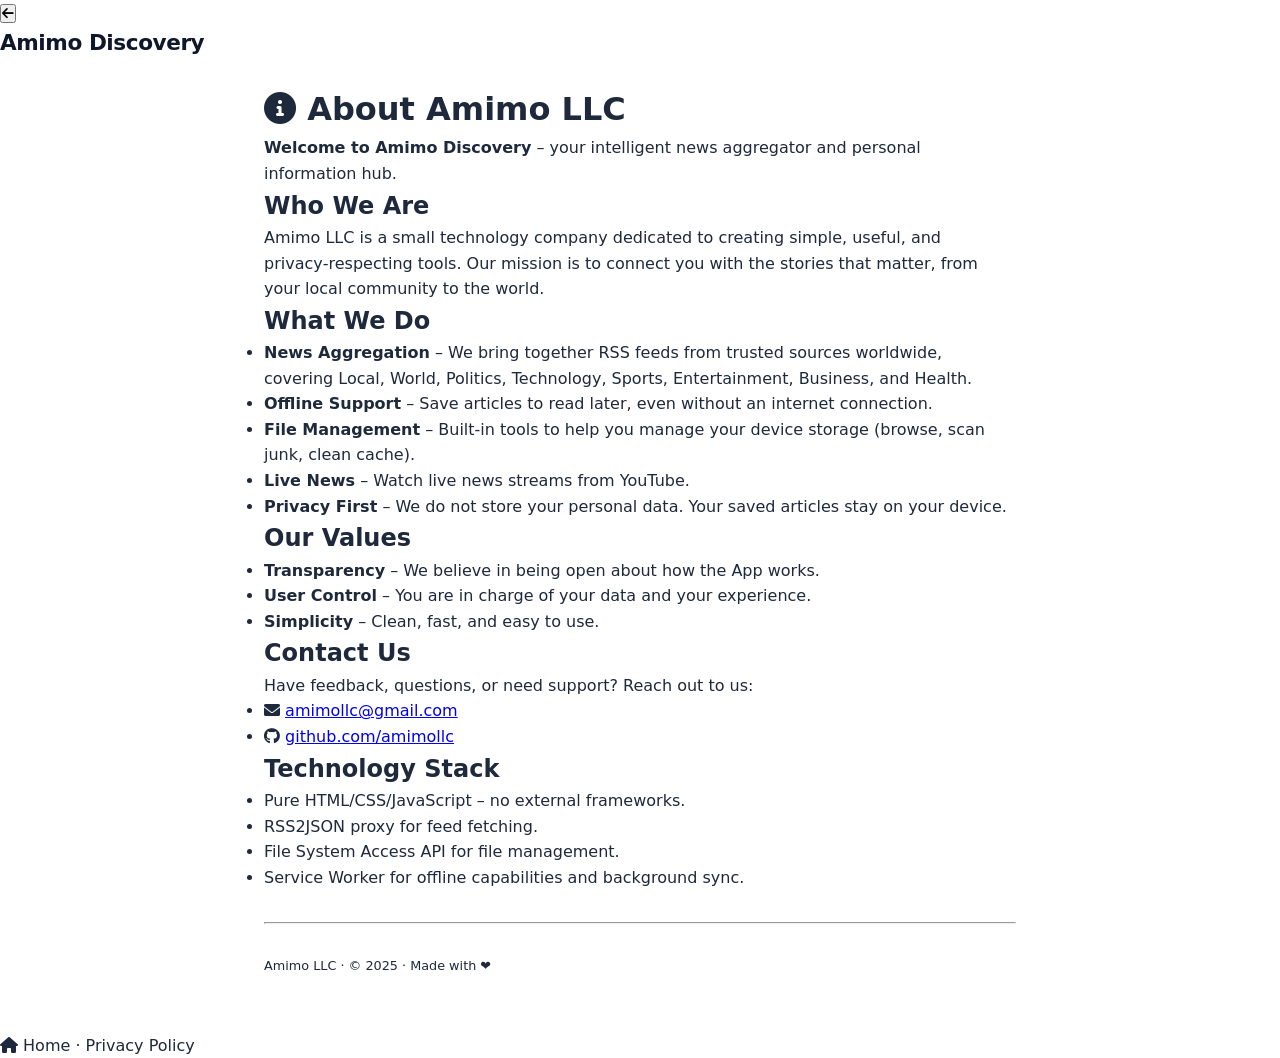
==== about.html @ cae7be01 "Create about.html" ====
<!DOCTYPE html>
<html lang="en">
<head>
  <meta charset="UTF-8">
  <meta name="viewport" content="width=device-width, initial-scale=1.0, user-scalable=yes">
  <title>About – Amimo Discovery</title>
  <meta http-equiv="Cache-Control" content="no-cache, no-store, must-revalidate">
  <meta http-equiv="Pragma" content="no-cache">
  <meta http-equiv="Expires" content="0">
  <link rel="stylesheet" href="https://cdnjs.cloudflare.com/ajax/libs/font-awesome/6.0.0-beta3/css/all.min.css">
  <link rel="manifest" href="manifest.json">
  <link rel="icon" type="image/png" href="/amimodiscoverynews/icon-512.png">
  <link rel="stylesheet" href="style.css">
</head>
<body>
  <!-- Header -->
  <div class="main-header">
    <div class="logo-area">
      <button class="hamburger" id="backBtn" onclick="history.back()"><i class="fas fa-arrow-left"></i></button>
      <div class="logo">Amimo Discovery</div>
    </div>
  </div>

  <!-- Content -->
  <div style="padding: 1.5rem; max-width: 800px; margin: 0 auto;">
    <h1 style="color: var(--accent-blue);"><i class="fas fa-info-circle"></i> About Amimo LLC</h1>
    <p><strong>Welcome to Amimo Discovery</strong> – your intelligent news aggregator and personal information hub.</p>

    <h2>Who We Are</h2>
    <p>Amimo LLC is a small technology company dedicated to creating simple, useful, and privacy‑respecting tools. Our mission is to connect you with the stories that matter, from your local community to the world.</p>

    <h2>What We Do</h2>
    <ul>
      <li><strong>News Aggregation</strong> – We bring together RSS feeds from trusted sources worldwide, covering Local, World, Politics, Technology, Sports, Entertainment, Business, and Health.</li>
      <li><strong>Offline Support</strong> – Save articles to read later, even without an internet connection.</li>
      <li><strong>File Management</strong> – Built‑in tools to help you manage your device storage (browse, scan junk, clean cache).</li>
      <li><strong>Live News</strong> – Watch live news streams from YouTube.</li>
      <li><strong>Privacy First</strong> – We do not store your personal data. Your saved articles stay on your device.</li>
    </ul>

    <h2>Our Values</h2>
    <ul>
      <li><strong>Transparency</strong> – We believe in being open about how the App works.</li>
      <li><strong>User Control</strong> – You are in charge of your data and your experience.</li>
      <li><strong>Simplicity</strong> – Clean, fast, and easy to use.</li>
    </ul>

    <h2>Contact Us</h2>
    <p>Have feedback, questions, or need support? Reach out to us:</p>
    <ul>
      <li><i class="fas fa-envelope"></i> <a href="mailto:amimollc@gmail.com">amimollc@gmail.com</a></li>
      <li><i class="fab fa-github"></i> <a href="https://github.com/amimollc" target="_blank">github.com/amimollc</a></li>
    </ul>

    <h2>Technology Stack</h2>
    <ul>
      <li>Pure HTML/CSS/JavaScript – no external frameworks.</li>
      <li>RSS2JSON proxy for feed fetching.</li>
      <li>File System Access API for file management.</li>
      <li>Service Worker for offline capabilities and background sync.</li>
    </ul>

    <hr style="margin: 2rem 0; border-color: var(--ad-bg);">
    <p style="font-size:0.8rem; color:var(--text-muted);">Amimo LLC · © 2025 · Made with ❤️</p>
  </div>

  <!-- Footer -->
  <footer style="margin-top:2rem;">
    <a href="/amimodiscoverynews/" style="color:var(--accent-blue);text-decoration:none;"><i class="fas fa-home"></i> Home</a> ·
    <a href="/amimodiscoverynews/privacy.html" style="color:var(--accent-blue);text-decoration:none;">Privacy Policy</a>
  </footer>

  <script src="main.js"></script>
</body>
</html>
---- style.css ----
:root {
            --primary: #2563eb;
            --primary-dark: #1d4ed8;
            --secondary: #0f172a;
            --accent: #06b6d4;
            --accent-light: #e0f2fe;
            --gray-50: #f8fafc;
            --gray-100: #f1f5f9;
            --gray-200: #e2e8f0;
            --gray-600: #475569;
            --gray-700: #334155;
            --gray-800: #1e293b;
            --white: #ffffff;
            --shadow-sm: 0 1px 2px rgba(0,0,0,0.05);
            --shadow: 0 4px 6px -1px rgba(0,0,0,0.1), 0 2px 4px -2px rgba(0,0,0,0.1);
            --shadow-lg: 0 10px 15px -3px rgba(0,0,0,0.1), 0 4px 6px -4px rgba(0,0,0,0.1);
            --shadow-xl: 0 20px 25px -5px rgba(0,0,0,0.1), 0 8px 10px -6px rgba(0,0,0,0.1);
        }

        * {
            margin: 0;
            padding: 0;
            box-sizing: border-box;
        }

        html {
            scroll-behavior: smooth;
        }

        body {
            font-family: 'Inter', system-ui, -apple-system, sans-serif;
            color: var(--gray-800);
            background-color: var(--white);
            line-height: 1.6;
            overflow-x: hidden;
        }

        /* ───────── Navigation ───────── */
        .navbar {
            position: fixed;
            top: 0;
            left: 0;
            width: 100%;
            background: rgba(255,255,255,0.85);
            backdrop-filter: blur(12px);
            -webkit-backdrop-filter: blur(12px);
            border-bottom: 1px solid rgba(0,0,0,0.06);
            z-index: 1000;
            transition: background 0.3s;
        }
        .navbar-container {
            max-width: 1200px;
            margin: 0 auto;
            display: flex;
            align-items: center;
            justify-content: space-between;
            padding: 0 1.5rem;
            height: 64px;
        }
        .logo {
            font-weight: 700;
            font-size: 1.35rem;
            color: var(--secondary);
            text-decoration: none;
            letter-spacing: -0.02em;
        }
        .logo i {
            color: var(--primary);
            margin-right: 0.35rem;
        }
        .nav-links {
            display: flex;
            list-style: none;
            gap: 2rem;
            align-items: center;
        }
        .nav-links a {
            text-decoration: none;
            color: var(--gray-700);
            font-weight: 500;
            font-size: 0.95rem;
            transition: color 0.2s;
        }
        .nav-links a:hover {
            color: var(--primary);
        }
        /* Hamburger checkbox hack */
        #nav-toggle {
            display: none;
        }
        .nav-toggle-label {
            display: none;
            flex-direction: column;
            gap: 5px;
            cursor: pointer;
            padding: 0.5rem;
        }
        .nav-toggle-label span {
            display: block;
            width: 24px;
            height: 2.5px;
            background: var(--secondary);
            border-radius: 2px;
            transition: 0.3s;
        }

        /* ───────── Hero ───────── */
        .hero {
            padding: 140px 1.5rem 100px;
            background: linear-gradient(135deg, #eff6ff 0%, #dbeafe 40%, #e0f2fe 100%);
            text-align: center;
        }
        .hero-content {
            max-width: 720px;
            margin: 0 auto;
        }
        .hero-badge {
            display: inline-block;
            background: var(--accent-light);
            color: var(--primary-dark);
            font-weight: 600;
            font-size: 0.85rem;
            padding: 0.4rem 1rem;
            border-radius: 2rem;
            margin-bottom: 1.5rem;
            letter-spacing: 0.01em;
        }
        .hero h1 {
            font-size: clamp(2.2rem, 5vw, 3.4rem);
            font-weight: 700;
            line-height: 1.2;
            color: var(--secondary);
            margin-bottom: 1rem;
            letter-spacing: -0.03em;
        }
        .hero h1 span {
            background: linear-gradient(135deg, var(--primary), var(--accent));
            -webkit-background-clip: text;
            -webkit-text-fill-color: transparent;
            background-clip: text;
        }
        .hero p {
            font-size: 1.1rem;
            color: var(--gray-600);
            max-width: 560px;
            margin: 0 auto 2rem;
        }
        .btn {
            display: inline-flex;
            align-items: center;
            gap: 0.5rem;
            padding: 0.75rem 1.8rem;
            border-radius: 0.6rem;
            font-weight: 600;
            font-size: 0.95rem;
            text-decoration: none;
            transition: transform 0.2s, box-shadow 0.2s;
            cursor: pointer;
        }
        .btn-primary {
            background: var(--primary);
            color: white;
            box-shadow: var(--shadow);
        }
        .btn-primary:hover {
            background: var(--primary-dark);
            transform: translateY(-2px);
            box-shadow: var(--shadow-lg);
        }
        .btn-outline {
            background: white;
            color: var(--primary);
            border: 2px solid var(--primary);
        }
        .btn-outline:hover {
            background: var(--accent-light);
            transform: translateY(-2px);
        }
        .hero-buttons {
            display: flex;
            gap: 1rem;
            flex-wrap: wrap;
            justify-content: center;
        }

        /* ───────── Sections ───────── */
        section {
            padding: 80px 1.5rem;
        }
        .section-header {
            text-align: center;
            margin-bottom: 3rem;
        }
        .section-header h2 {
            font-size: 2rem;
            font-weight: 700;
            color: var(--secondary);
            margin-bottom: 0.5rem;
            letter-spacing: -0.02em;
        }
        .section-header p {
            color: var(--gray-600);
            max-width: 560px;
            margin: 0 auto;
        }
        .container {
            max-width: 1100px;
            margin: 0 auto;
        }

        /* ───────── Websites Cards ───────── */
        .card-grid {
            display: grid;
            grid-template-columns: repeat(auto-fit, minmax(300px, 1fr));
            gap: 2rem;
        }
        .card {
            background: white;
            border-radius: 1rem;
            box-shadow: var(--shadow);
            overflow: hidden;
            transition: transform 0.25s, box-shadow 0.25s;
            display: flex;
            flex-direction: column;
        }
        .card:hover {
            transform: translateY(-6px);
            box-shadow: var(--shadow-xl);
        }
        .card-img {
            height: 160px;
            display: flex;
            align-items: center;
            justify-content: center;
            font-size: 3rem;
            color: white;
        }
        .card-img.extralearn {
            background: linear-gradient(135deg, #2563eb, #1e40af);
        }
        .card-img.newslab {
            background: linear-gradient(135deg, #0891b2, #0e7490);
        }
        .card-body {
            padding: 1.8rem;
            flex: 1;
            display: flex;
            flex-direction: column;
        }
        .card-body h3 {
            font-size: 1.3rem;
            font-weight: 700;
            margin-bottom: 0.5rem;
            color: var(--secondary);
        }
        .card-body p {
            color: var(--gray-600);
            font-size: 0.95rem;
            margin-bottom: 1.5rem;
            flex: 1;
        }
        .card-body .btn {
            align-self: flex-start;
        }

        /* ───────── About ───────── */
        .about-grid {
            display: grid;
            grid-template-columns: 1fr 1fr;
            gap: 3rem;
            align-items: center;
        }
        .about-text h3 {
            font-size: 1.5rem;
            font-weight: 700;
            margin-bottom: 1rem;
            color: var(--secondary);
        }
        .about-text p {
            color: var(--gray-600);
            margin-bottom: 1.5rem;
        }
        .about-stats {
            display: grid;
            grid-template-columns: 1fr 1fr;
            gap: 1.5rem;
        }
        .stat-card {
            background: var(--gray-50);
            border-radius: 0.8rem;
            padding: 1.5rem;
            text-align: center;
            box-shadow: var(--shadow-sm);
        }
        .stat-card .stat-number {
            font-size: 2rem;
            font-weight: 700;
            color: var(--primary);
        }
        .stat-card .stat-label {
            font-size: 0.9rem;
            color: var(--gray-600);
            margin-top: 0.25rem;
        }

        /* ───────── Contact ───────── */
        .contact-grid {
            display: grid;
            grid-template-columns: 1fr 1fr;
            gap: 2rem;
            align-items: start;
        }
        .contact-info .info-item {
            display: flex;
            align-items: center;
            gap: 1rem;
            margin-bottom: 1.5rem;
        }
        .info-item i {
            font-size: 1.3rem;
            color: var(--primary);
            width: 24px;
            text-align: center;
        }
        .info-item span {
            color: var(--gray-700);
        }
        .contact-links {
            background: var(--gray-50);
            border-radius: 1rem;
            padding: 2rem;
        }
        .contact-links h3 {
            margin-bottom: 1rem;
            color: var(--secondary);
        }
        .site-link {
            display: flex;
            align-items: center;
            gap: 0.75rem;
            padding: 0.8rem 1rem;
            background: white;
            border-radius: 0.6rem;
            margin-bottom: 0.75rem;
            text-decoration: none;
            color: var(--gray-800);
            font-weight: 500;
            box-shadow: var(--shadow-sm);
            transition: background 0.2s;
        }
        .site-link:hover {
            background: var(--accent-light);
        }
        .site-link i {
            color: var(--primary);
        }

        /* ───────── Footer ───────── */
        .footer {
            background: var(--secondary);
            color: #cbd5e1;
            padding: 2rem 1.5rem;
            text-align: center;
            font-size: 0.9rem;
        }
        .footer a {
            color: var(--accent);
            text-decoration: none;
        }

        /* ───────── Back to Top ───────── */
        .back-to-top {
            position: fixed;
            bottom: 2rem;
            right: 2rem;
            width: 44px;
            height: 44px;
            background: var(--primary);
            color: white;
            border-radius: 50%;
            display: flex;
            align-items: center;
            justify-content: center;
            box-shadow: var(--shadow-lg);
            opacity: 0;
            visibility: hidden;
            transition: opacity 0.3s, visibility 0.3s;
            z-index: 999;
            text-decoration: none;
        }
        .back-to-top.visible {
            opacity: 1;
            visibility: visible;
        }

        /* ───────── Responsive ───────── */
        @media (max-width: 768px) {
            .nav-links {
                position: fixed;
                top: 64px;
                left: 0;
                width: 100%;
                background: white;
                flex-direction: column;
                gap: 0;
                max-height: 0;
                overflow: hidden;
                transition: max-height 0.3s ease;
                box-shadow: var(--shadow);
            }
            #nav-toggle:checked ~ .nav-links {
                max-height: 300px;
            }
            .nav-toggle-label {
                display: flex;
            }
            .nav-links li {
                padding: 0.8rem 2rem;
                border-bottom: 1px solid var(--gray-100);
            }
            .about-grid,
            .contact-grid {
                grid-template-columns: 1fr;
            }
            .hero {
                padding: 120px 1.5rem 80px;
            }
        }
/* ---- Consent Overlay (Popup) ---- */
.consent-overlay {
    position: fixed;
    top: 0;
    left: 0;
    width: 100%;
    height: 100%;
    background: rgba(0, 0, 0, 0.65);
    backdrop-filter: blur(4px);
    display: flex;
    align-items: center;
    justify-content: center;
    z-index: 99999;
    padding: 1.5rem;
    opacity: 0;
    visibility: hidden;
    transition: opacity 0.4s ease, visibility 0.4s ease;
    /* Start hidden, JS will show it */ 
}

.consent-overlay.show {
    opacity: 1;
    visibility: visible;
}

.consent-modal {
    background: #ffffff;
    max-width: 520px;
    width: 100%;
    padding: 2.5rem 2rem 2rem 2rem;
    border-radius: 24px;
    box-shadow: 0 30px 80px rgba(0, 0, 0, 0.25);
    text-align: center;
    transform: scale(0.95) translateY(20px);
    transition: transform 0.4s cubic-bezier(0.34, 1.56, 0.64, 1);
}

.consent-overlay.show .consent-modal {
    transform: scale(1) translateY(0);
}

.consent-icon {
    font-size: 3rem;
    margin-bottom: 0.5rem;
}

.consent-modal h2 {
    font-size: 1.5rem;
    font-weight: 700;
    margin: 0 0 0.75rem 0;
    color: #0b1a33;
}

.consent-modal p {
    color: #2d4059;
    font-size: 0.95rem;
    line-height: 1.6;
    margin-bottom: 1rem;
}

.consent-modal a {
    color: #1a4c7a;
    font-weight: 600;
    text-decoration: underline;
    text-underline-offset: 2px;
}

.consent-modal a:hover {
    color: #0d3557;
}

.consent-small {
    font-size: 0.8rem !important;
    color: #6a7f9a !important;
    margin-bottom: 1.5rem !important;
}

.consent-actions {
    display: flex;
    gap: 0.75rem;
    flex-wrap: wrap;
    justify-content: center;
}

.consent-actions .btn {
    padding: 0.75rem 2rem;
    border-radius: 60px;
    font-weight: 600;
    font-size: 0.95rem;
    border: none;
    cursor: pointer;
    transition: background 0.2s, transform 0.1s;
    flex: 1 1 auto;
    min-width: 140px;
}

.consent-actions .btn-primary {
    background: #1a4c7a;
    color: #fff;
}

.consent-actions .btn-primary:hover {
    background: #0d3b60;
}

.consent-actions .btn-secondary {
    background: #eef2f6;
    color: #0b1a33;
}

.consent-actions .btn-secondary:hover {
    background: #dce3ec;
}

@media (max-width: 480px) {
    .consent-modal {
        padding: 1.75rem 1.25rem;
    }
    .consent-actions .btn {
        min-width: 100%;
        flex: 1 1 100%;
    }
}
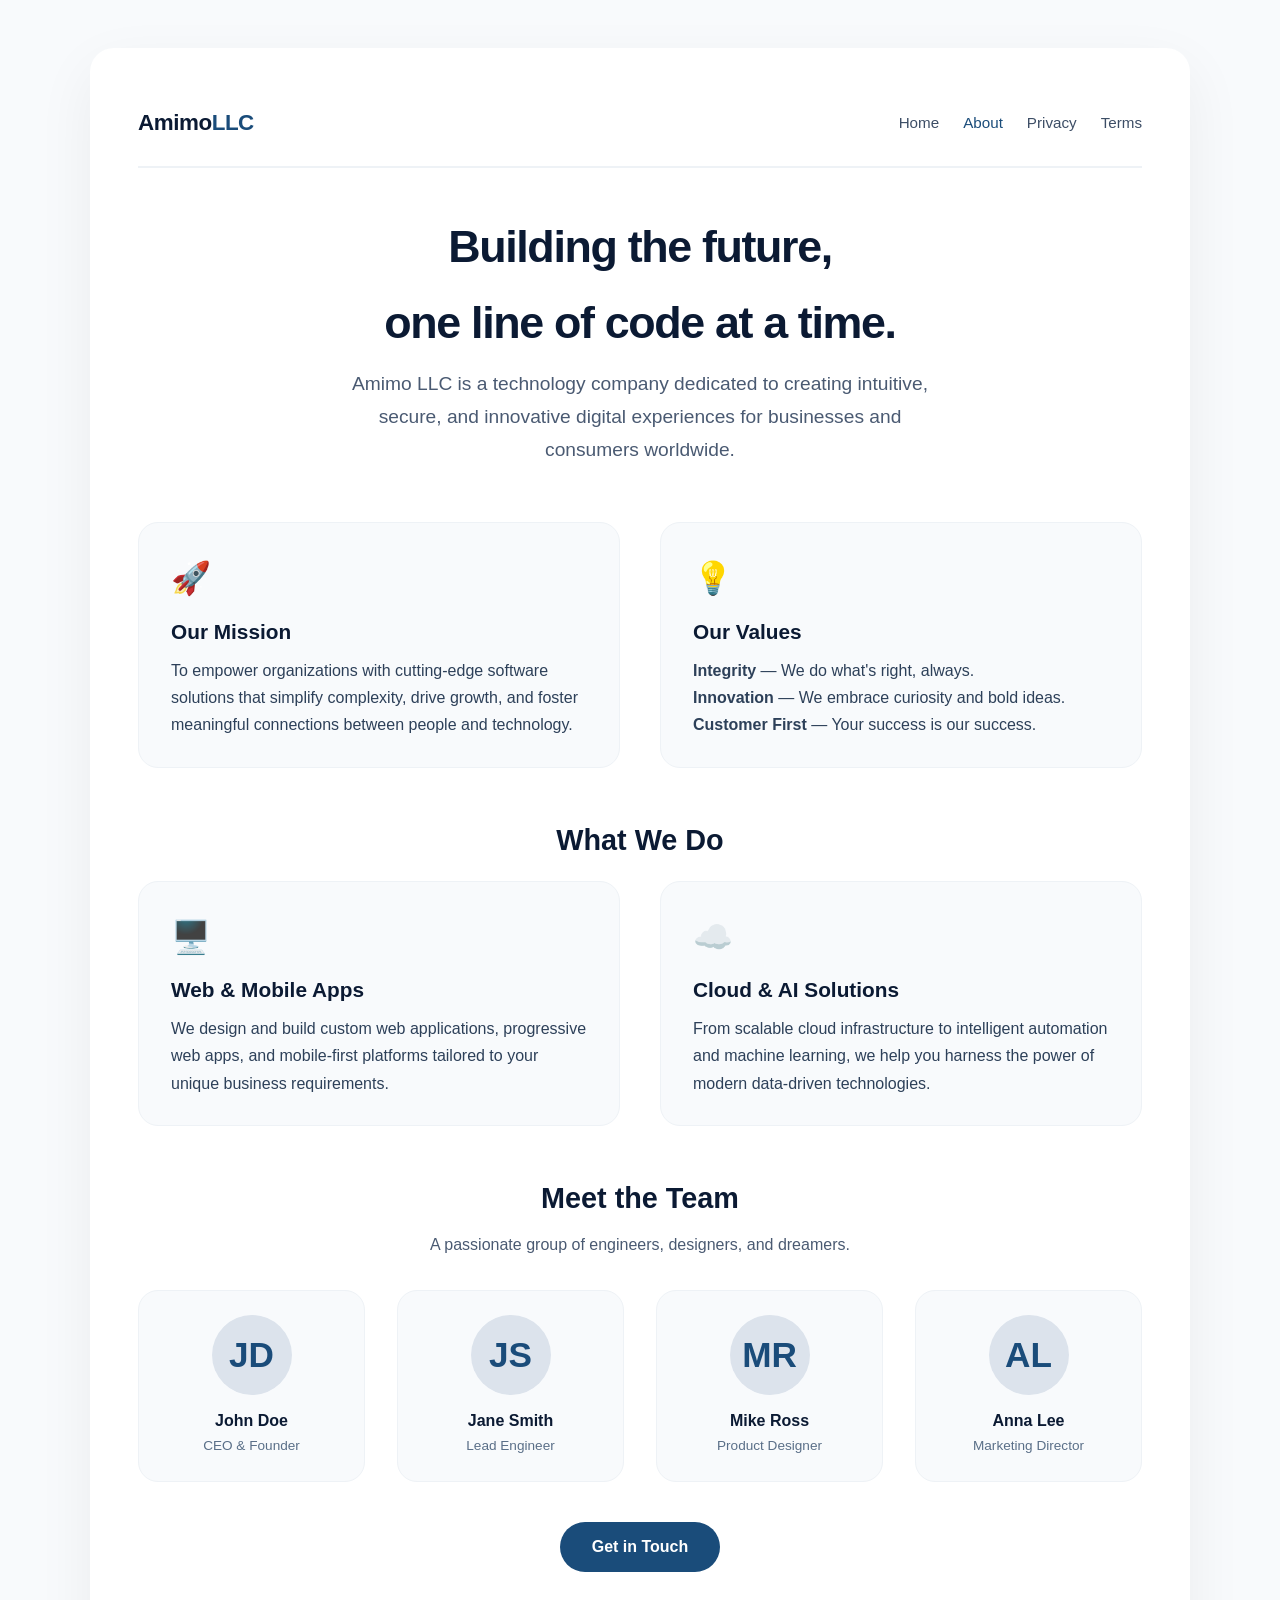
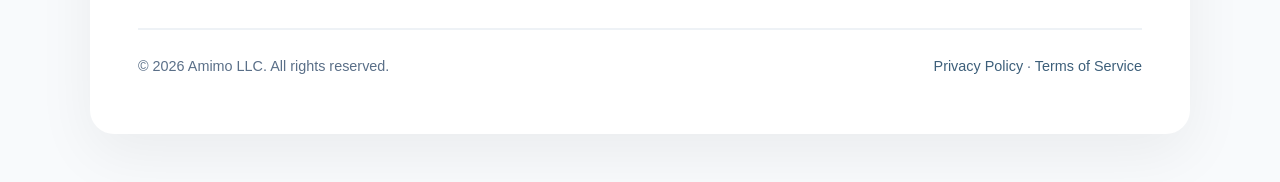
==== commit ad00a110: "Update about.html" ====
--- a/about.html
+++ b/about.html
@@ -1,75 +1,352 @@
 <!DOCTYPE html>
 <html lang="en">
 <head>
-  <meta charset="UTF-8">
-  <meta name="viewport" content="width=device-width, initial-scale=1.0, user-scalable=yes">
-  <title>About – Amimo Discovery</title>
-  <meta http-equiv="Cache-Control" content="no-cache, no-store, must-revalidate">
-  <meta http-equiv="Pragma" content="no-cache">
-  <meta http-equiv="Expires" content="0">
-  <link rel="stylesheet" href="https://cdnjs.cloudflare.com/ajax/libs/font-awesome/6.0.0-beta3/css/all.min.css">
-  <link rel="manifest" href="manifest.json">
-  <link rel="icon" type="image/png" href="/amimodiscoverynews/icon-512.png">
-  <link rel="stylesheet" href="style.css">
+    <meta charset="UTF-8" />
+    <meta name="viewport" content="width=device-width, initial-scale=1.0" />
+    <title>About Us – Amimo LLC</title>
+    <meta name="description" content="Learn about Amimo LLC, our mission, values, and the team behind the innovation." />
+    <link rel="canonical" href="https://www.amimo.com/about" />
+
+    <style>
+        /* ── Reset & base ── */
+        *,
+        *::before,
+        *::after {
+            box-sizing: border-box;
+            margin: 0;
+            padding: 0;
+        }
+
+        body {
+            font-family: -apple-system, BlinkMacSystemFont, "Segoe UI", Roboto, "Helvetica Neue", Arial, sans-serif;
+            background: #f8fafc;
+            color: #0b1a33;
+            line-height: 1.7;
+            padding: 2rem 1rem;
+        }
+
+        .container {
+            max-width: 1100px;
+            margin: 0 auto;
+            background: #ffffff;
+            border-radius: 24px;
+            box-shadow: 0 20px 60px rgba(0, 0, 0, 0.06);
+            padding: 2.5rem 2rem;
+        }
+
+        @media (min-width: 640px) {
+            .container {
+                padding: 3.5rem 3rem;
+            }
+            body {
+                padding: 3rem 1.5rem;
+            }
+        }
+
+        /* ── Navigation ── */
+        .main-nav {
+            display: flex;
+            flex-wrap: wrap;
+            justify-content: space-between;
+            align-items: center;
+            padding-bottom: 1.5rem;
+            border-bottom: 2px solid #eef2f6;
+            margin-bottom: 2.5rem;
+        }
+
+        .nav-brand {
+            font-size: 1.4rem;
+            font-weight: 700;
+            color: #0b1a33;
+            text-decoration: none;
+            letter-spacing: -0.02em;
+        }
+
+        .nav-brand span {
+            color: #1a4c7a;
+        }
+
+        .nav-links {
+            display: flex;
+            gap: 1.5rem;
+            flex-wrap: wrap;
+            list-style: none;
+        }
+
+        .nav-links a {
+            color: #3d4e66;
+            text-decoration: none;
+            font-weight: 500;
+            font-size: 0.95rem;
+            transition: color 0.2s;
+        }
+
+        .nav-links a:hover,
+        .nav-links a.active {
+            color: #1a4c7a;
+        }
+
+        /* ── Hero Section ── */
+        .about-hero {
+            text-align: center;
+            margin-bottom: 3.5rem;
+        }
+
+        .about-hero h1 {
+            font-size: 2.8rem;
+            font-weight: 800;
+            letter-spacing: -0.03em;
+            color: #0b1a33;
+            margin-bottom: 0.5rem;
+        }
+
+        .about-hero .tagline {
+            font-size: 1.2rem;
+            color: #4a5a72;
+            max-width: 600px;
+            margin: 0 auto;
+        }
+
+        /* ── Cards / Sections ── */
+        .section-grid {
+            display: grid;
+            grid-template-columns: 1fr 1fr;
+            gap: 2.5rem;
+            margin: 3rem 0;
+        }
+
+        @media (max-width: 700px) {
+            .section-grid {
+                grid-template-columns: 1fr;
+                gap: 1.5rem;
+            }
+        }
+
+        .card {
+            background: #f8fafc;
+            padding: 1.75rem 2rem;
+            border-radius: 20px;
+            border: 1px solid #eef2f6;
+        }
+
+        .card h3 {
+            font-size: 1.3rem;
+            font-weight: 700;
+            margin-bottom: 0.5rem;
+            color: #0b1a33;
+        }
+
+        .card p {
+            color: #2d4059;
+        }
+
+        .card .emoji {
+            font-size: 2rem;
+            display: block;
+            margin-bottom: 0.5rem;
+        }
+
+        /* ── Team Section ── */
+        .team-grid {
+            display: grid;
+            grid-template-columns: repeat(auto-fit, minmax(200px, 1fr));
+            gap: 2rem;
+            margin: 2rem 0 1rem 0;
+        }
+
+        .team-member {
+            text-align: center;
+            background: #f8fafc;
+            padding: 1.5rem 1rem;
+            border-radius: 20px;
+            border: 1px solid #eef2f6;
+        }
+
+        .team-member .avatar {
+            width: 80px;
+            height: 80px;
+            border-radius: 50%;
+            background: #dce3ec;
+            display: flex;
+            align-items: center;
+            justify-content: center;
+            margin: 0 auto 0.75rem auto;
+            font-size: 2.2rem;
+            color: #1a4c7a;
+            font-weight: 600;
+        }
+
+        .team-member h4 {
+            font-weight: 700;
+            color: #0b1a33;
+        }
+
+        .team-member .role {
+            font-size: 0.85rem;
+            color: #5a6f88;
+        }
+
+        /* ── Misc ── */
+        h2 {
+            font-size: 1.8rem;
+            font-weight: 700;
+            margin: 2.5rem 0 0.5rem 0;
+            color: #0b1a33;
+            text-align: center;
+        }
+
+        .text-center {
+            text-align: center;
+        }
+
+        .btn {
+            display: inline-block;
+            padding: 0.7rem 2rem;
+            background: #1a4c7a;
+            color: #fff;
+            border-radius: 60px;
+            text-decoration: none;
+            font-weight: 600;
+            transition: background 0.2s;
+        }
+
+        .btn:hover {
+            background: #0d3b60;
+        }
+
+        .footer {
+            margin-top: 3.5rem;
+            padding-top: 1.5rem;
+            border-top: 2px solid #eef2f6;
+            font-size: 0.9rem;
+            color: #5a6f88;
+            display: flex;
+            flex-wrap: wrap;
+            justify-content: space-between;
+            gap: 0.5rem;
+        }
+
+        .footer a {
+            color: #3d5f7a;
+            text-decoration: none;
+        }
+
+        .footer a:hover {
+            text-decoration: underline;
+        }
+    </style>
 </head>
+
 <body>
-  <!-- Header -->
-  <div class="main-header">
-    <div class="logo-area">
-      <button class="hamburger" id="backBtn" onclick="history.back()"><i class="fas fa-arrow-left"></i></button>
-      <div class="logo">Amimo Discovery</div>
+
+    <div class="container">
+
+        <!-- ─── NAVIGATION ─── -->
+        <nav class="main-nav">
+            <a href="index.html" class="nav-brand">Amimo<span>LLC</span></a>
+            <ul class="nav-links">
+                <li><a href="index.html">Home</a></li>
+                <li><a href="about.html" class="active">About</a></li>
+                <li><a href="privacy.html">Privacy</a></li>
+                <li><a href="terms-privacy.html#terms">Terms</a></li>
+            </ul>
+        </nav>
+
+        <!-- ─── HERO ─── -->
+        <div class="about-hero">
+            <h1>Building the future, <br />one line of code at a time.</h1>
+            <p class="tagline">
+                Amimo LLC is a technology company dedicated to creating intuitive, secure, and
+                innovative digital experiences for businesses and consumers worldwide.
+            </p>
+        </div>
+
+        <!-- ─── MISSION & VALUES ─── -->
+        <div class="section-grid">
+            <div class="card">
+                <span class="emoji">🚀</span>
+                <h3>Our Mission</h3>
+                <p>
+                    To empower organizations with cutting-edge software solutions that simplify complexity,
+                    drive growth, and foster meaningful connections between people and technology.
+                </p>
+            </div>
+            <div class="card">
+                <span class="emoji">💡</span>
+                <h3>Our Values</h3>
+                <p>
+                    <strong>Integrity</strong> — We do what's right, always.<br />
+                    <strong>Innovation</strong> — We embrace curiosity and bold ideas.<br />
+                    <strong>Customer First</strong> — Your success is our success.
+                </p>
+            </div>
+        </div>
+
+        <!-- ─── WHAT WE DO ─── -->
+        <h2>What We Do</h2>
+        <div class="section-grid" style="margin-top: 1rem;">
+            <div class="card">
+                <span class="emoji">🖥️</span>
+                <h3>Web &amp; Mobile Apps</h3>
+                <p>
+                    We design and build custom web applications, progressive web apps, and mobile-first
+                    platforms tailored to your unique business requirements.
+                </p>
+            </div>
+            <div class="card">
+                <span class="emoji">☁️</span>
+                <h3>Cloud &amp; AI Solutions</h3>
+                <p>
+                    From scalable cloud infrastructure to intelligent automation and machine learning,
+                    we help you harness the power of modern data-driven technologies.
+                </p>
+            </div>
+        </div>
+
+        <!-- ─── TEAM ─── -->
+        <h2>Meet the Team</h2>
+        <p class="text-center" style="color: #4a5a72; margin-bottom: 1rem;">
+            A passionate group of engineers, designers, and dreamers.
+        </p>
+
+        <div class="team-grid">
+            <div class="team-member">
+                <div class="avatar">JD</div>
+                <h4>John Doe</h4>
+                <p class="role">CEO &amp; Founder</p>
+            </div>
+            <div class="team-member">
+                <div class="avatar">JS</div>
+                <h4>Jane Smith</h4>
+                <p class="role">Lead Engineer</p>
+            </div>
+            <div class="team-member">
+                <div class="avatar">MR</div>
+                <h4>Mike Ross</h4>
+                <p class="role">Product Designer</p>
+            </div>
+            <div class="team-member">
+                <div class="avatar">AL</div>
+                <h4>Anna Lee</h4>
+                <p class="role">Marketing Director</p>
+            </div>
+        </div>
+
+        <div class="text-center" style="margin: 2.5rem 0 0 0;">
+            <a href="mailto:hello@amimo.com" class="btn">Get in Touch</a>
+        </div>
+
+        <!-- ─── FOOTER ─── -->
+        <footer class="footer">
+            <span>&copy; 2026 Amimo LLC. All rights reserved.</span>
+            <span>
+                <a href="privacy.html">Privacy Policy</a> &middot;
+                <a href="terms-privacy.html">Terms of Service</a>
+            </span>
+        </footer>
+
     </div>
-  </div>
-
-  <!-- Content -->
-  <div style="padding: 1.5rem; max-width: 800px; margin: 0 auto;">
-    <h1 style="color: var(--accent-blue);"><i class="fas fa-info-circle"></i> About Amimo LLC</h1>
-    <p><strong>Welcome to Amimo Discovery</strong> – your intelligent news aggregator and personal information hub.</p>
-
-    <h2>Who We Are</h2>
-    <p>Amimo LLC is a small technology company dedicated to creating simple, useful, and privacy‑respecting tools. Our mission is to connect you with the stories that matter, from your local community to the world.</p>
-
-    <h2>What We Do</h2>
-    <ul>
-      <li><strong>News Aggregation</strong> – We bring together RSS feeds from trusted sources worldwide, covering Local, World, Politics, Technology, Sports, Entertainment, Business, and Health.</li>
-      <li><strong>Offline Support</strong> – Save articles to read later, even without an internet connection.</li>
-      <li><strong>File Management</strong> – Built‑in tools to help you manage your device storage (browse, scan junk, clean cache).</li>
-      <li><strong>Live News</strong> – Watch live news streams from YouTube.</li>
-      <li><strong>Privacy First</strong> – We do not store your personal data. Your saved articles stay on your device.</li>
-    </ul>
-
-    <h2>Our Values</h2>
-    <ul>
-      <li><strong>Transparency</strong> – We believe in being open about how the App works.</li>
-      <li><strong>User Control</strong> – You are in charge of your data and your experience.</li>
-      <li><strong>Simplicity</strong> – Clean, fast, and easy to use.</li>
-    </ul>
-
-    <h2>Contact Us</h2>
-    <p>Have feedback, questions, or need support? Reach out to us:</p>
-    <ul>
-      <li><i class="fas fa-envelope"></i> <a href="mailto:amimollc@gmail.com">amimollc@gmail.com</a></li>
-      <li><i class="fab fa-github"></i> <a href="https://github.com/amimollc" target="_blank">github.com/amimollc</a></li>
-    </ul>
-
-    <h2>Technology Stack</h2>
-    <ul>
-      <li>Pure HTML/CSS/JavaScript – no external frameworks.</li>
-      <li>RSS2JSON proxy for feed fetching.</li>
-      <li>File System Access API for file management.</li>
-      <li>Service Worker for offline capabilities and background sync.</li>
-    </ul>
-
-    <hr style="margin: 2rem 0; border-color: var(--ad-bg);">
-    <p style="font-size:0.8rem; color:var(--text-muted);">Amimo LLC · © 2025 · Made with ❤️</p>
-  </div>
-
-  <!-- Footer -->
-  <footer style="margin-top:2rem;">
-    <a href="/amimodiscoverynews/" style="color:var(--accent-blue);text-decoration:none;"><i class="fas fa-home"></i> Home</a> ·
-    <a href="/amimodiscoverynews/privacy.html" style="color:var(--accent-blue);text-decoration:none;">Privacy Policy</a>
-  </footer>
-
-  <script src="main.js"></script>
+    <!-- /.container -->
+
 </body>
 </html>
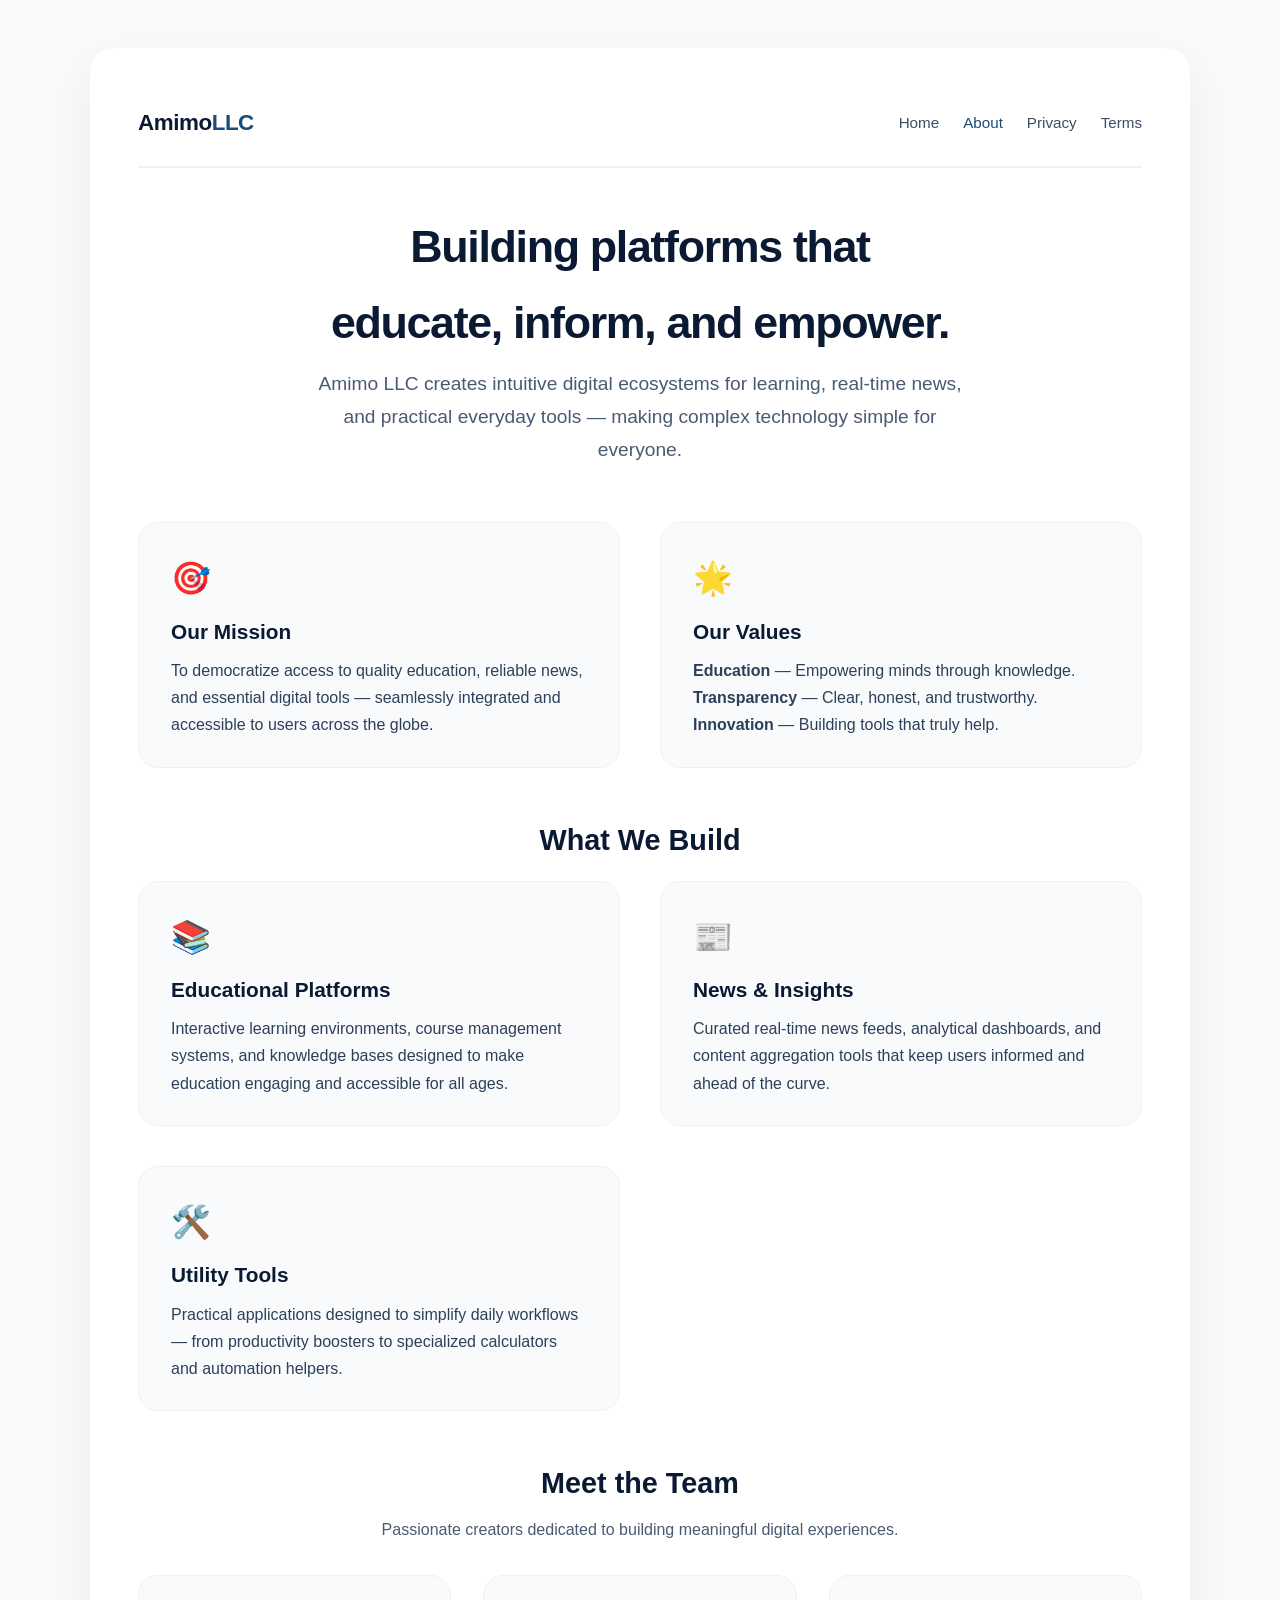
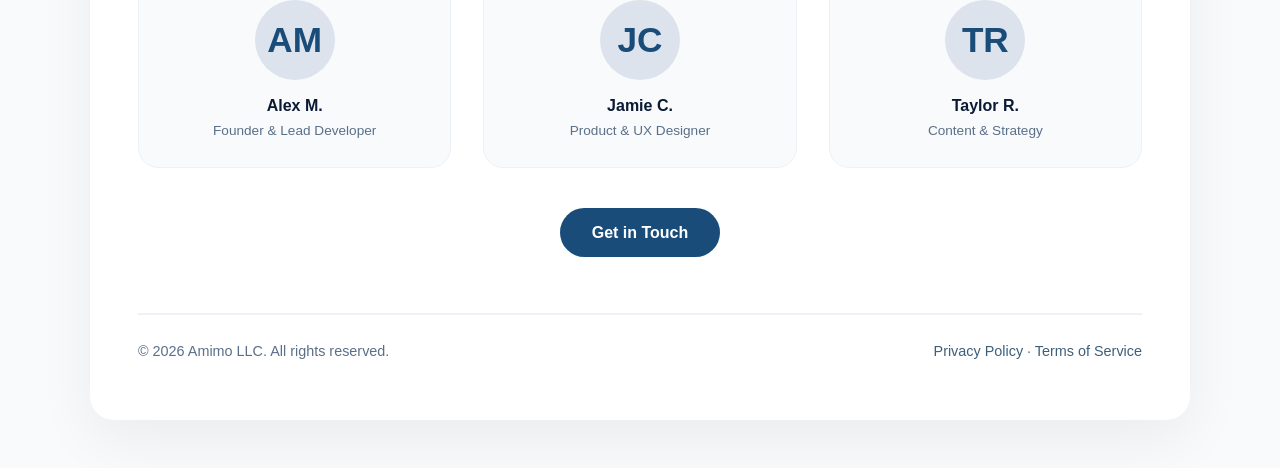
==== commit aab89b9a: "Update about.html" ====
--- a/about.html
+++ b/about.html
@@ -4,8 +4,8 @@
     <meta charset="UTF-8" />
     <meta name="viewport" content="width=device-width, initial-scale=1.0" />
     <title>About Us – Amimo LLC</title>
-    <meta name="description" content="Learn about Amimo LLC, our mission, values, and the team behind the innovation." />
-    <link rel="canonical" href="https://www.amimo.com/about" />
+    <meta name="description" content="Amimo LLC builds accessible platforms for education, real-time news, and everyday digital tools." />
+    <link rel="canonical" href="https://amimollc.github.io/about" />
 
     <style>
         /* ── Reset & base ── */
@@ -103,7 +103,7 @@
         .about-hero .tagline {
             font-size: 1.2rem;
             color: #4a5a72;
-            max-width: 600px;
+            max-width: 650px;
             margin: 0 auto;
         }
 
@@ -254,51 +254,59 @@
 
         <!-- ─── HERO ─── -->
         <div class="about-hero">
-            <h1>Building the future, <br />one line of code at a time.</h1>
+            <h1>Building platforms that <br />educate, inform, and empower.</h1>
             <p class="tagline">
-                Amimo LLC is a technology company dedicated to creating intuitive, secure, and
-                innovative digital experiences for businesses and consumers worldwide.
+                Amimo LLC creates intuitive digital ecosystems for learning, real-time news, 
+                and practical everyday tools — making complex technology simple for everyone.
             </p>
         </div>
 
         <!-- ─── MISSION & VALUES ─── -->
         <div class="section-grid">
             <div class="card">
-                <span class="emoji">🚀</span>
+                <span class="emoji">🎯</span>
                 <h3>Our Mission</h3>
                 <p>
-                    To empower organizations with cutting-edge software solutions that simplify complexity,
-                    drive growth, and foster meaningful connections between people and technology.
-                </p>
-            </div>
-            <div class="card">
-                <span class="emoji">💡</span>
+                    To democratize access to quality education, reliable news, and essential digital 
+                    tools — seamlessly integrated and accessible to users across the globe.
+                </p>
+            </div>
+            <div class="card">
+                <span class="emoji">🌟</span>
                 <h3>Our Values</h3>
                 <p>
-                    <strong>Integrity</strong> — We do what's right, always.<br />
-                    <strong>Innovation</strong> — We embrace curiosity and bold ideas.<br />
-                    <strong>Customer First</strong> — Your success is our success.
+                    <strong>Education</strong> — Empowering minds through knowledge.<br />
+                    <strong>Transparency</strong> — Clear, honest, and trustworthy.<br />
+                    <strong>Innovation</strong> — Building tools that truly help.
                 </p>
             </div>
         </div>
 
         <!-- ─── WHAT WE DO ─── -->
-        <h2>What We Do</h2>
+        <h2>What We Build</h2>
         <div class="section-grid" style="margin-top: 1rem;">
             <div class="card">
-                <span class="emoji">🖥️</span>
-                <h3>Web &amp; Mobile Apps</h3>
-                <p>
-                    We design and build custom web applications, progressive web apps, and mobile-first
-                    platforms tailored to your unique business requirements.
-                </p>
-            </div>
-            <div class="card">
-                <span class="emoji">☁️</span>
-                <h3>Cloud &amp; AI Solutions</h3>
-                <p>
-                    From scalable cloud infrastructure to intelligent automation and machine learning,
-                    we help you harness the power of modern data-driven technologies.
+                <span class="emoji">📚</span>
+                <h3>Educational Platforms</h3>
+                <p>
+                    Interactive learning environments, course management systems, and knowledge 
+                    bases designed to make education engaging and accessible for all ages.
+                </p>
+            </div>
+            <div class="card">
+                <span class="emoji">📰</span>
+                <h3>News &amp; Insights</h3>
+                <p>
+                    Curated real-time news feeds, analytical dashboards, and content aggregation 
+                    tools that keep users informed and ahead of the curve.
+                </p>
+            </div>
+            <div class="card">
+                <span class="emoji">🛠️</span>
+                <h3>Utility Tools</h3>
+                <p>
+                    Practical applications designed to simplify daily workflows — from productivity 
+                    boosters to specialized calculators and automation helpers.
                 </p>
             </div>
         </div>
@@ -306,34 +314,29 @@
         <!-- ─── TEAM ─── -->
         <h2>Meet the Team</h2>
         <p class="text-center" style="color: #4a5a72; margin-bottom: 1rem;">
-            A passionate group of engineers, designers, and dreamers.
+            Passionate creators dedicated to building meaningful digital experiences.
         </p>
 
         <div class="team-grid">
             <div class="team-member">
-                <div class="avatar">JD</div>
-                <h4>John Doe</h4>
-                <p class="role">CEO &amp; Founder</p>
+                <div class="avatar">AM</div>
+                <h4>Alex M.</h4>
+                <p class="role">Founder &amp; Lead Developer</p>
             </div>
             <div class="team-member">
-                <div class="avatar">JS</div>
-                <h4>Jane Smith</h4>
-                <p class="role">Lead Engineer</p>
+                <div class="avatar">JC</div>
+                <h4>Jamie C.</h4>
+                <p class="role">Product &amp; UX Designer</p>
             </div>
             <div class="team-member">
-                <div class="avatar">MR</div>
-                <h4>Mike Ross</h4>
-                <p class="role">Product Designer</p>
-            </div>
-            <div class="team-member">
-                <div class="avatar">AL</div>
-                <h4>Anna Lee</h4>
-                <p class="role">Marketing Director</p>
+                <div class="avatar">TR</div>
+                <h4>Taylor R.</h4>
+                <p class="role">Content &amp; Strategy</p>
             </div>
         </div>
 
         <div class="text-center" style="margin: 2.5rem 0 0 0;">
-            <a href="mailto:hello@amimo.com" class="btn">Get in Touch</a>
+            <a href="mailto:amimollc@gmail.com" class="btn">Get in Touch</a>
         </div>
 
         <!-- ─── FOOTER ─── -->
